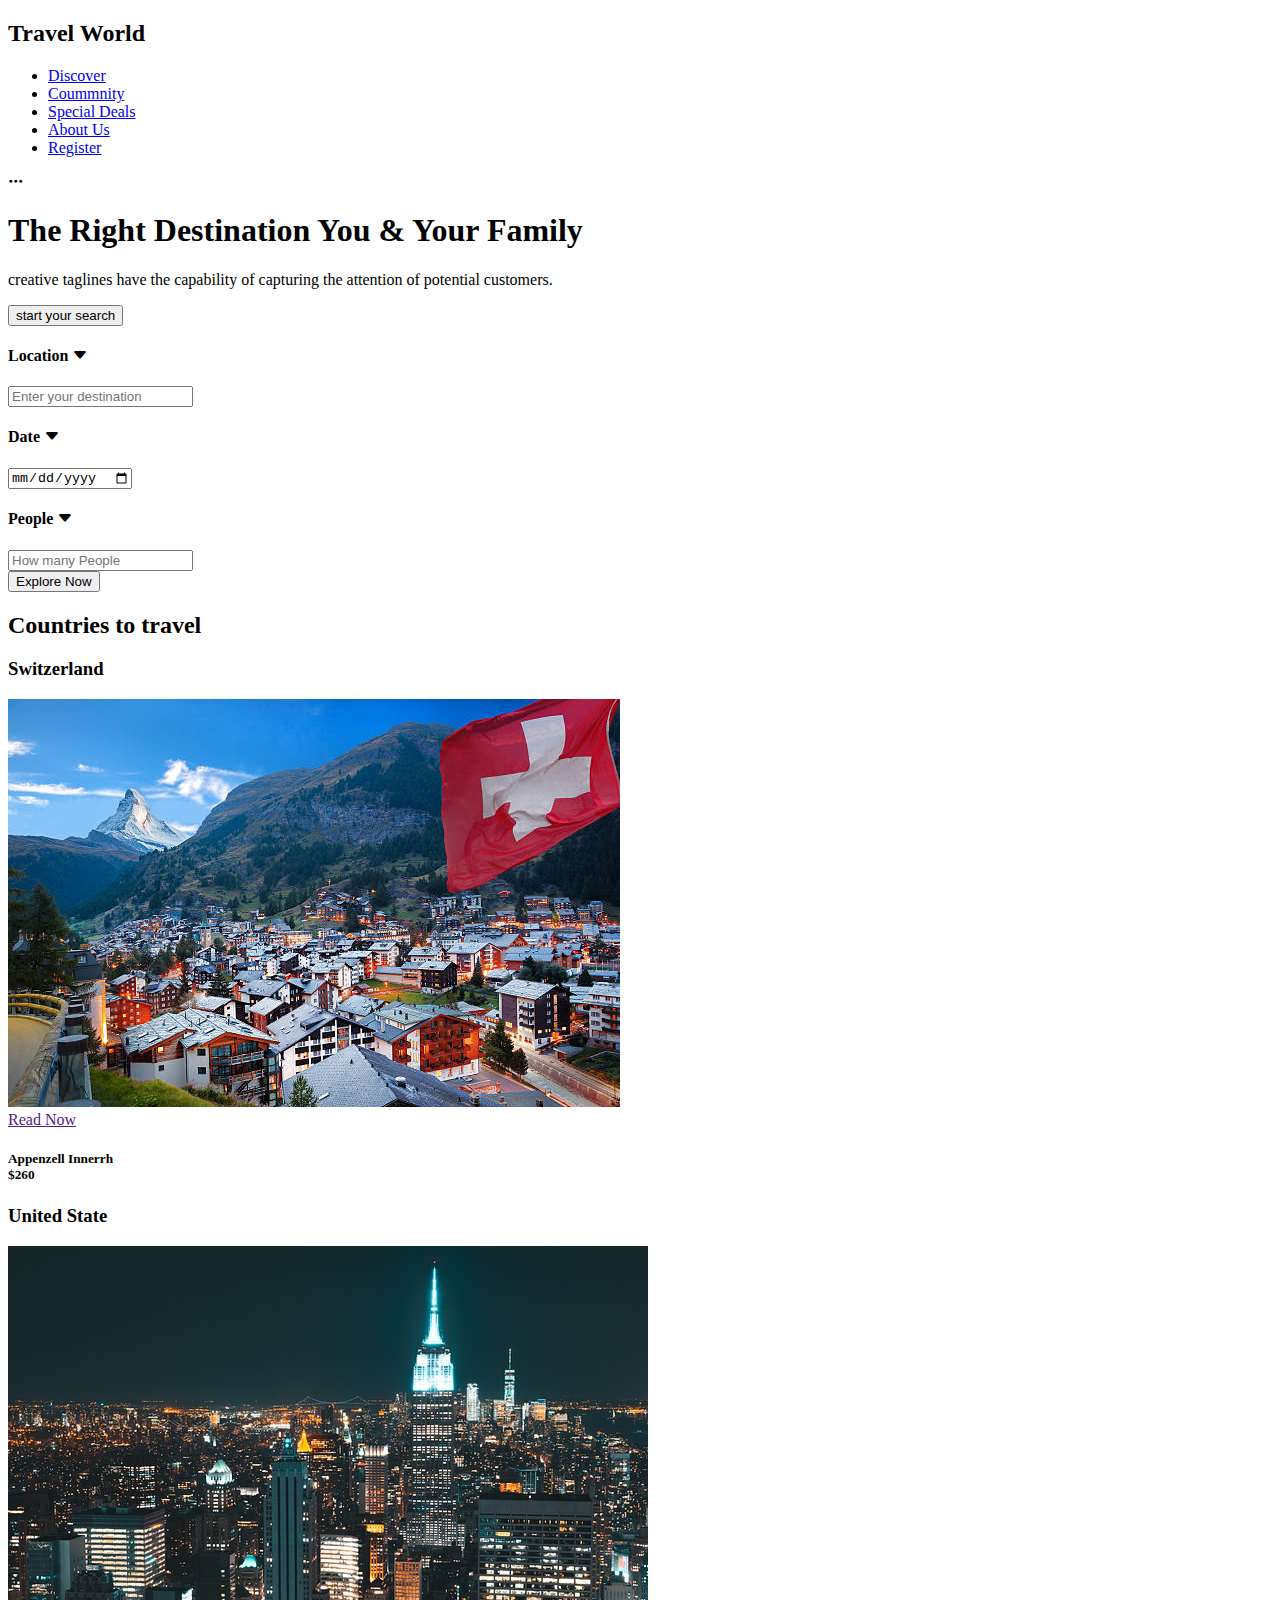
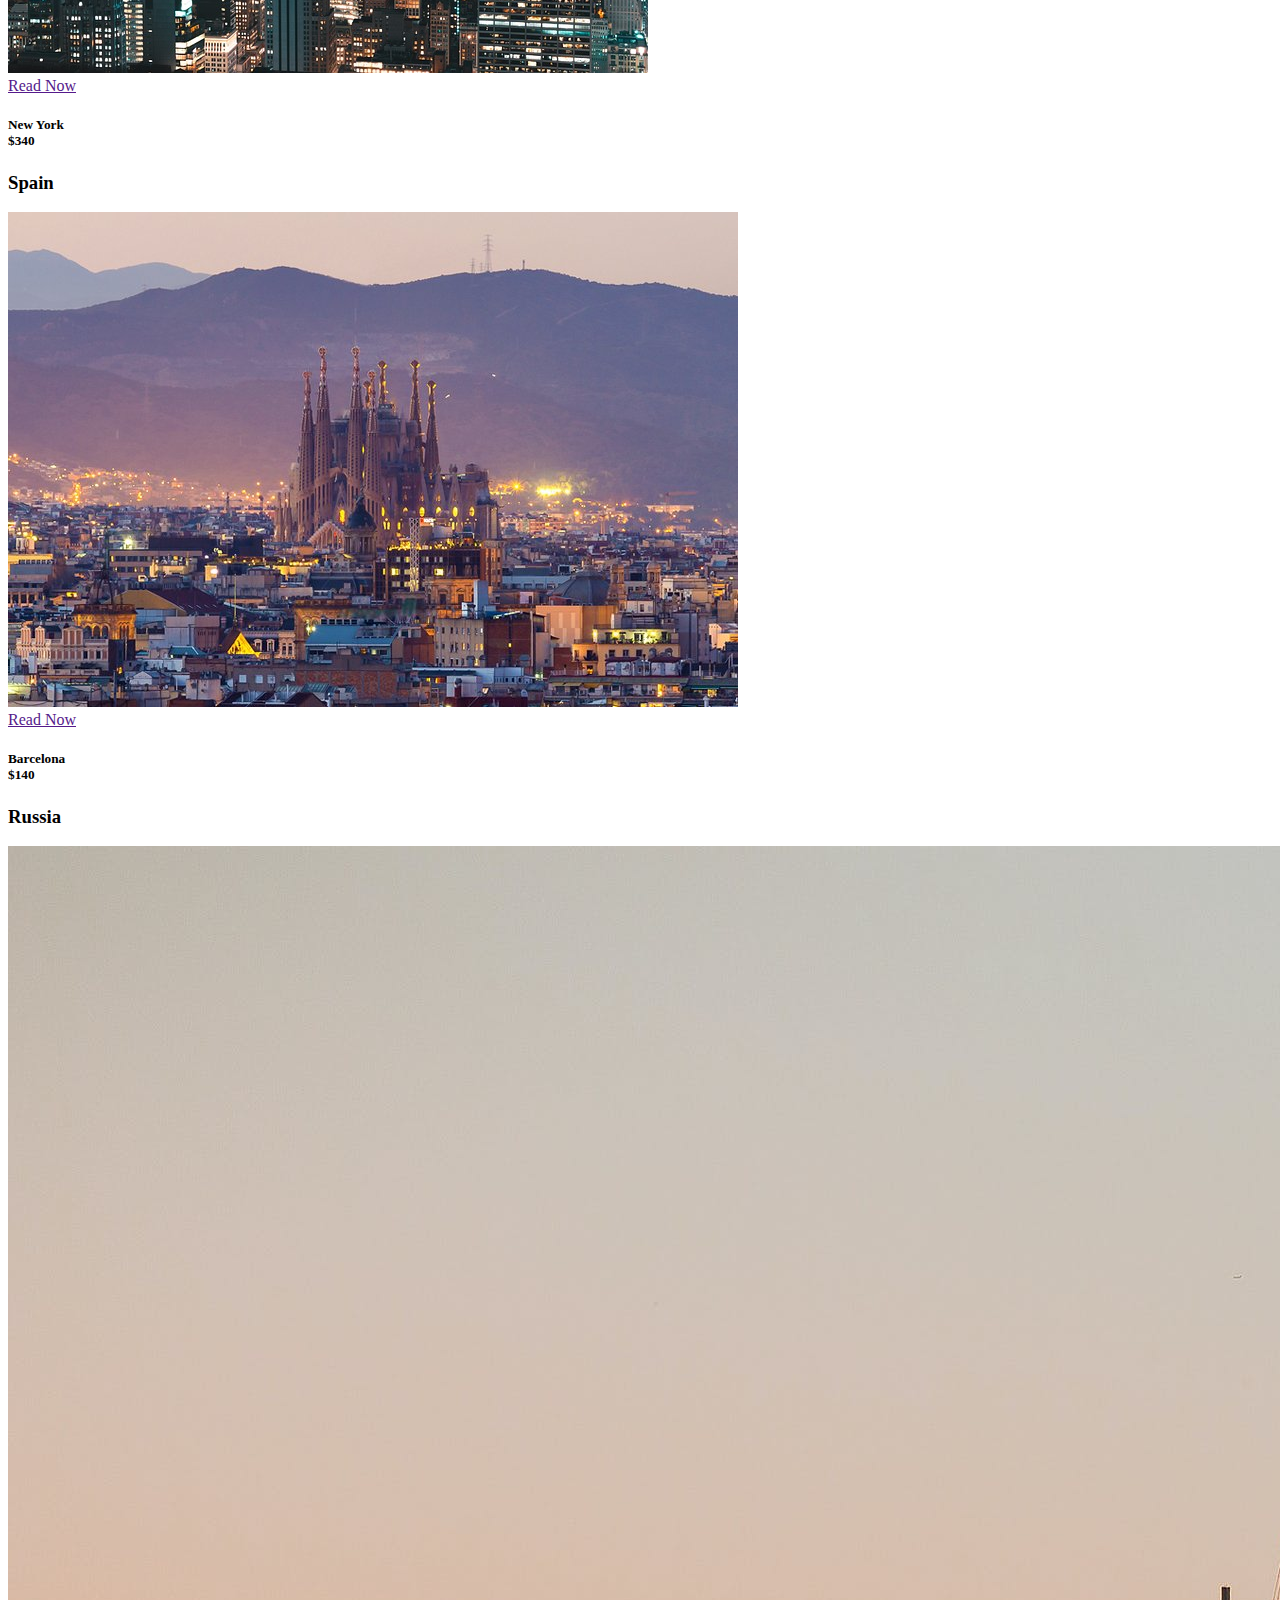
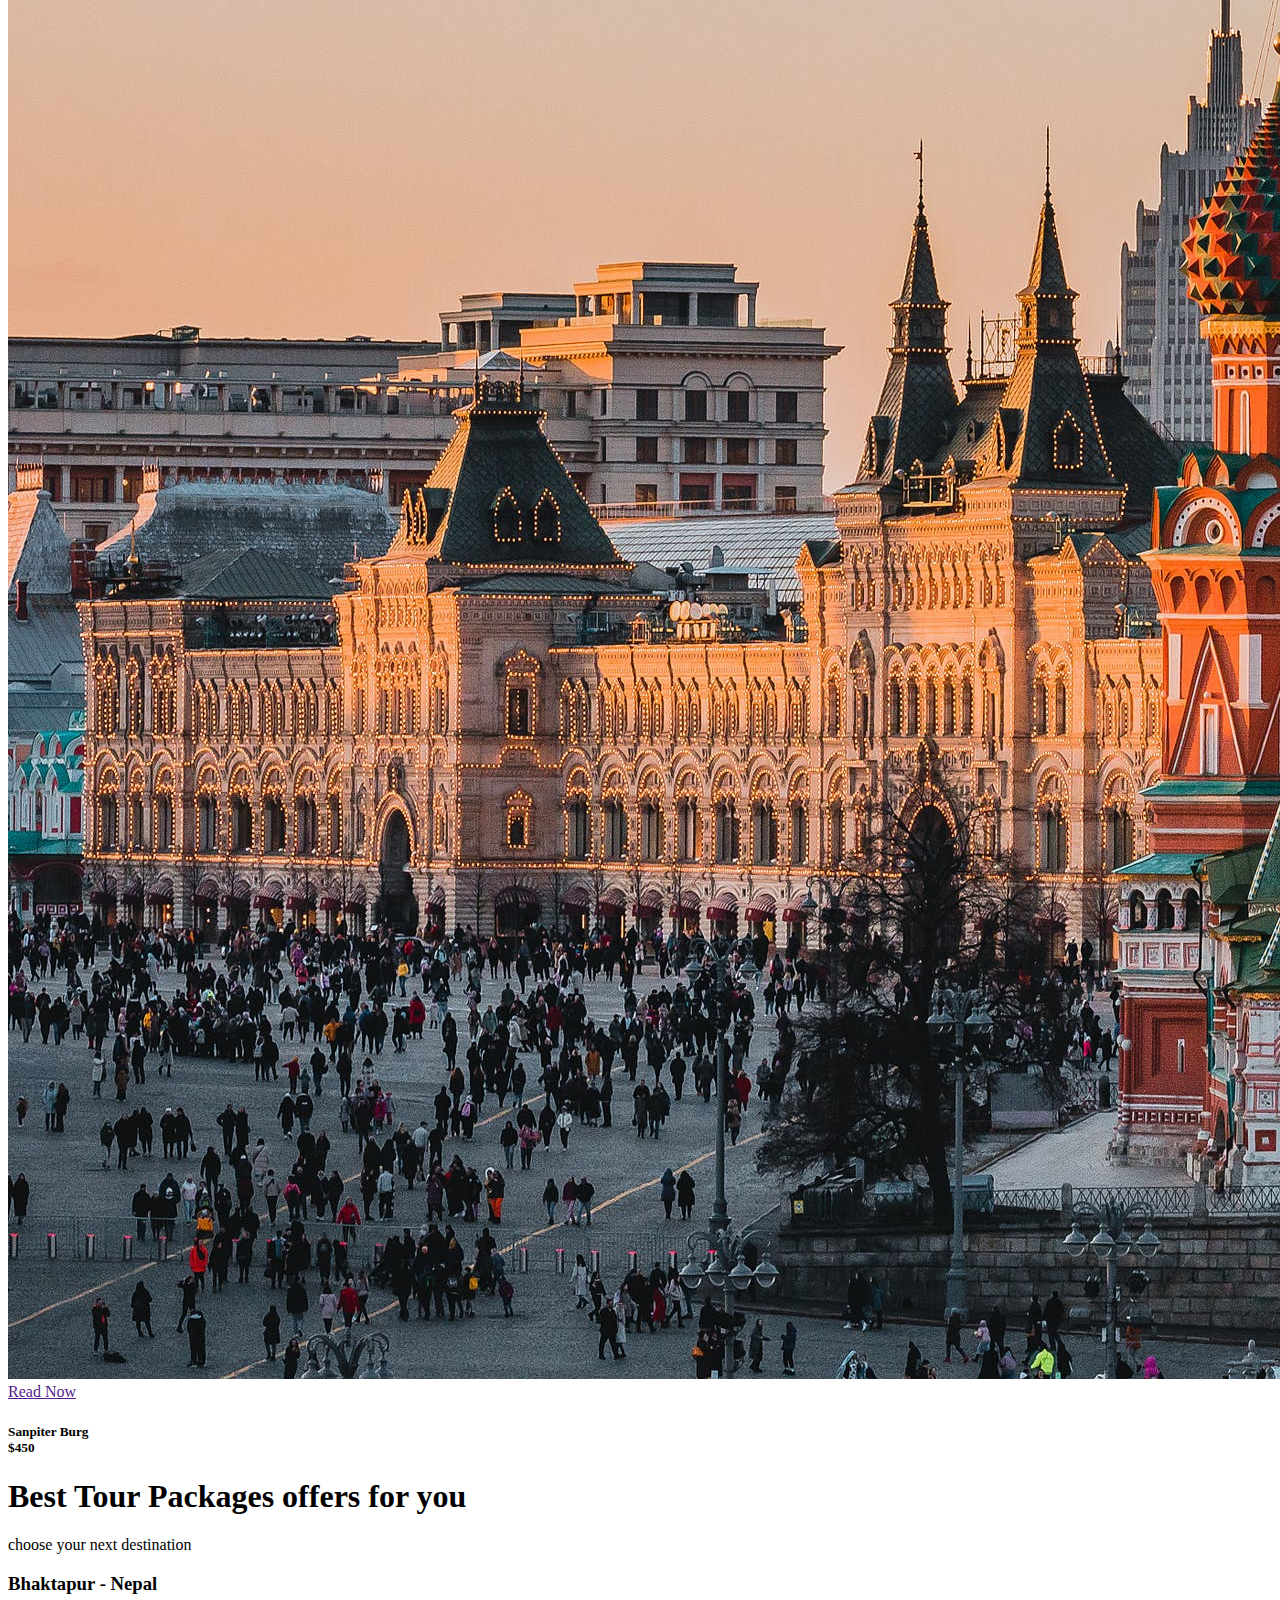
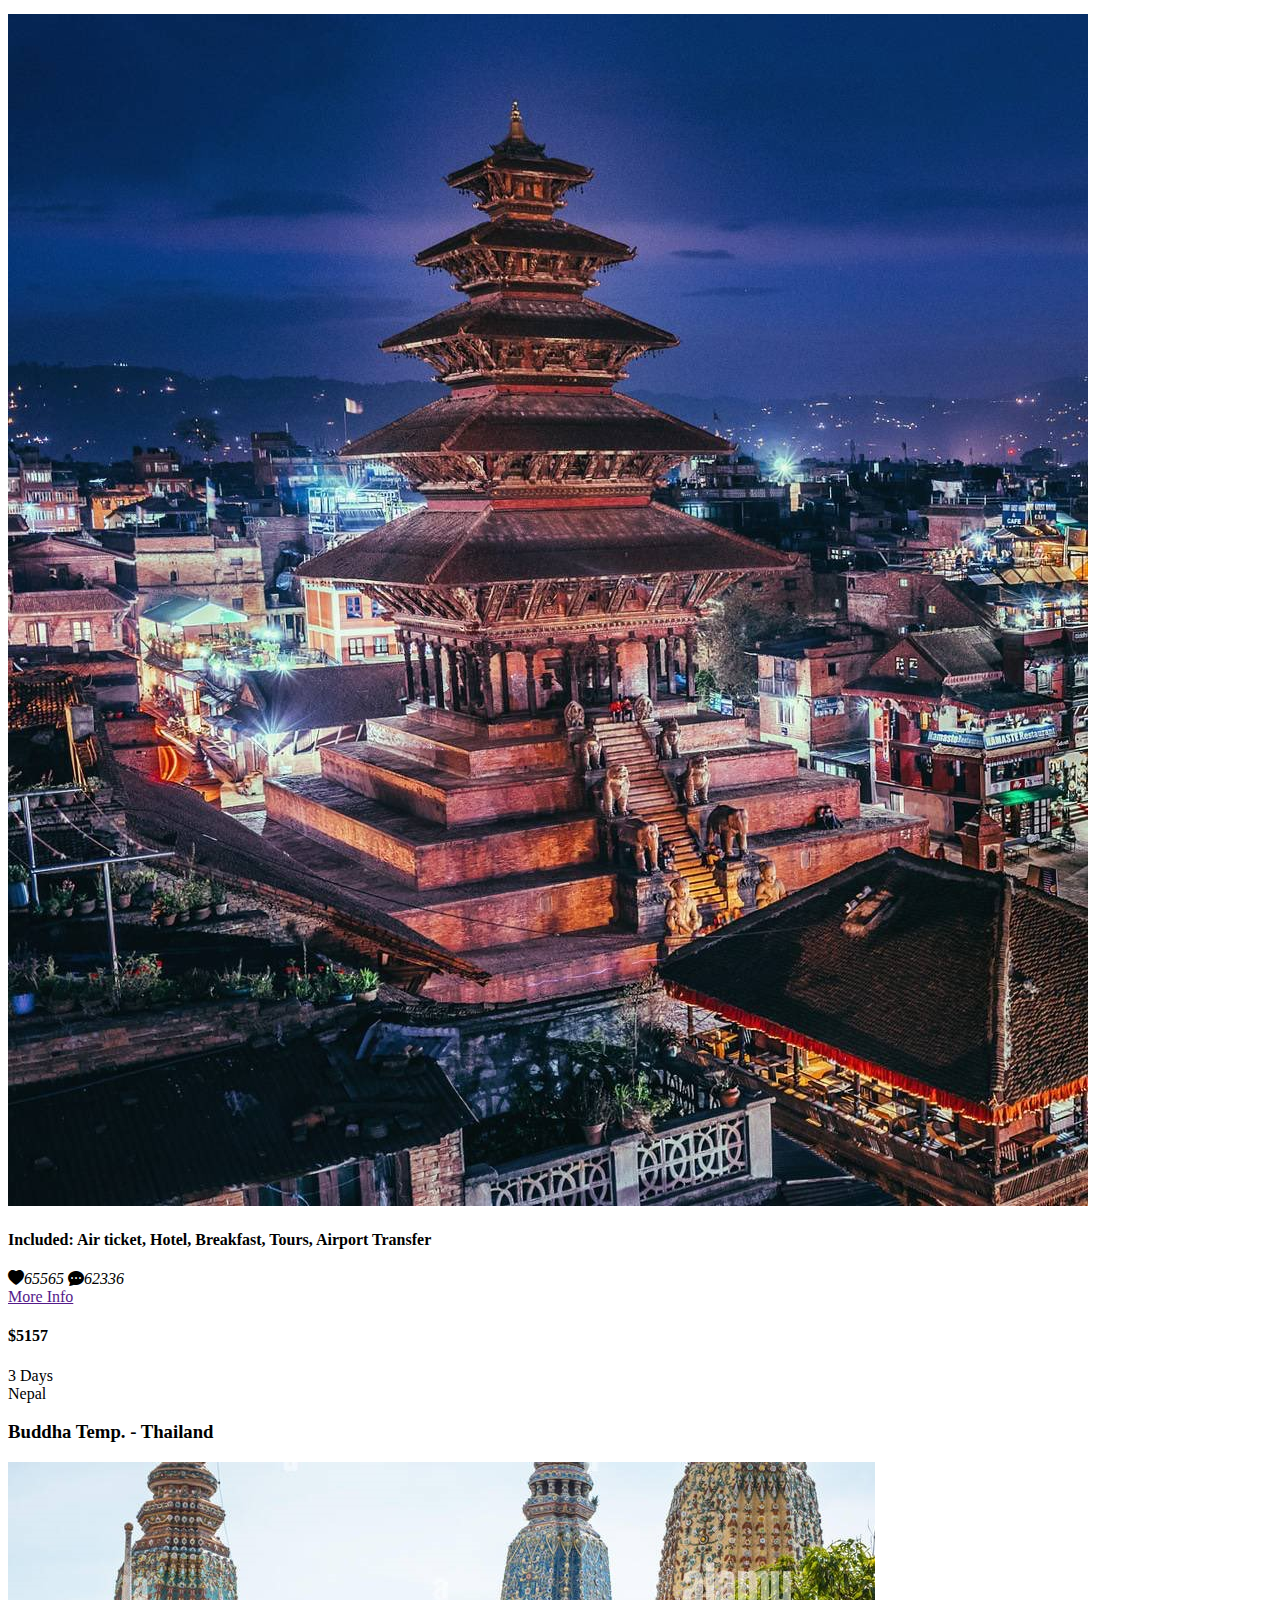
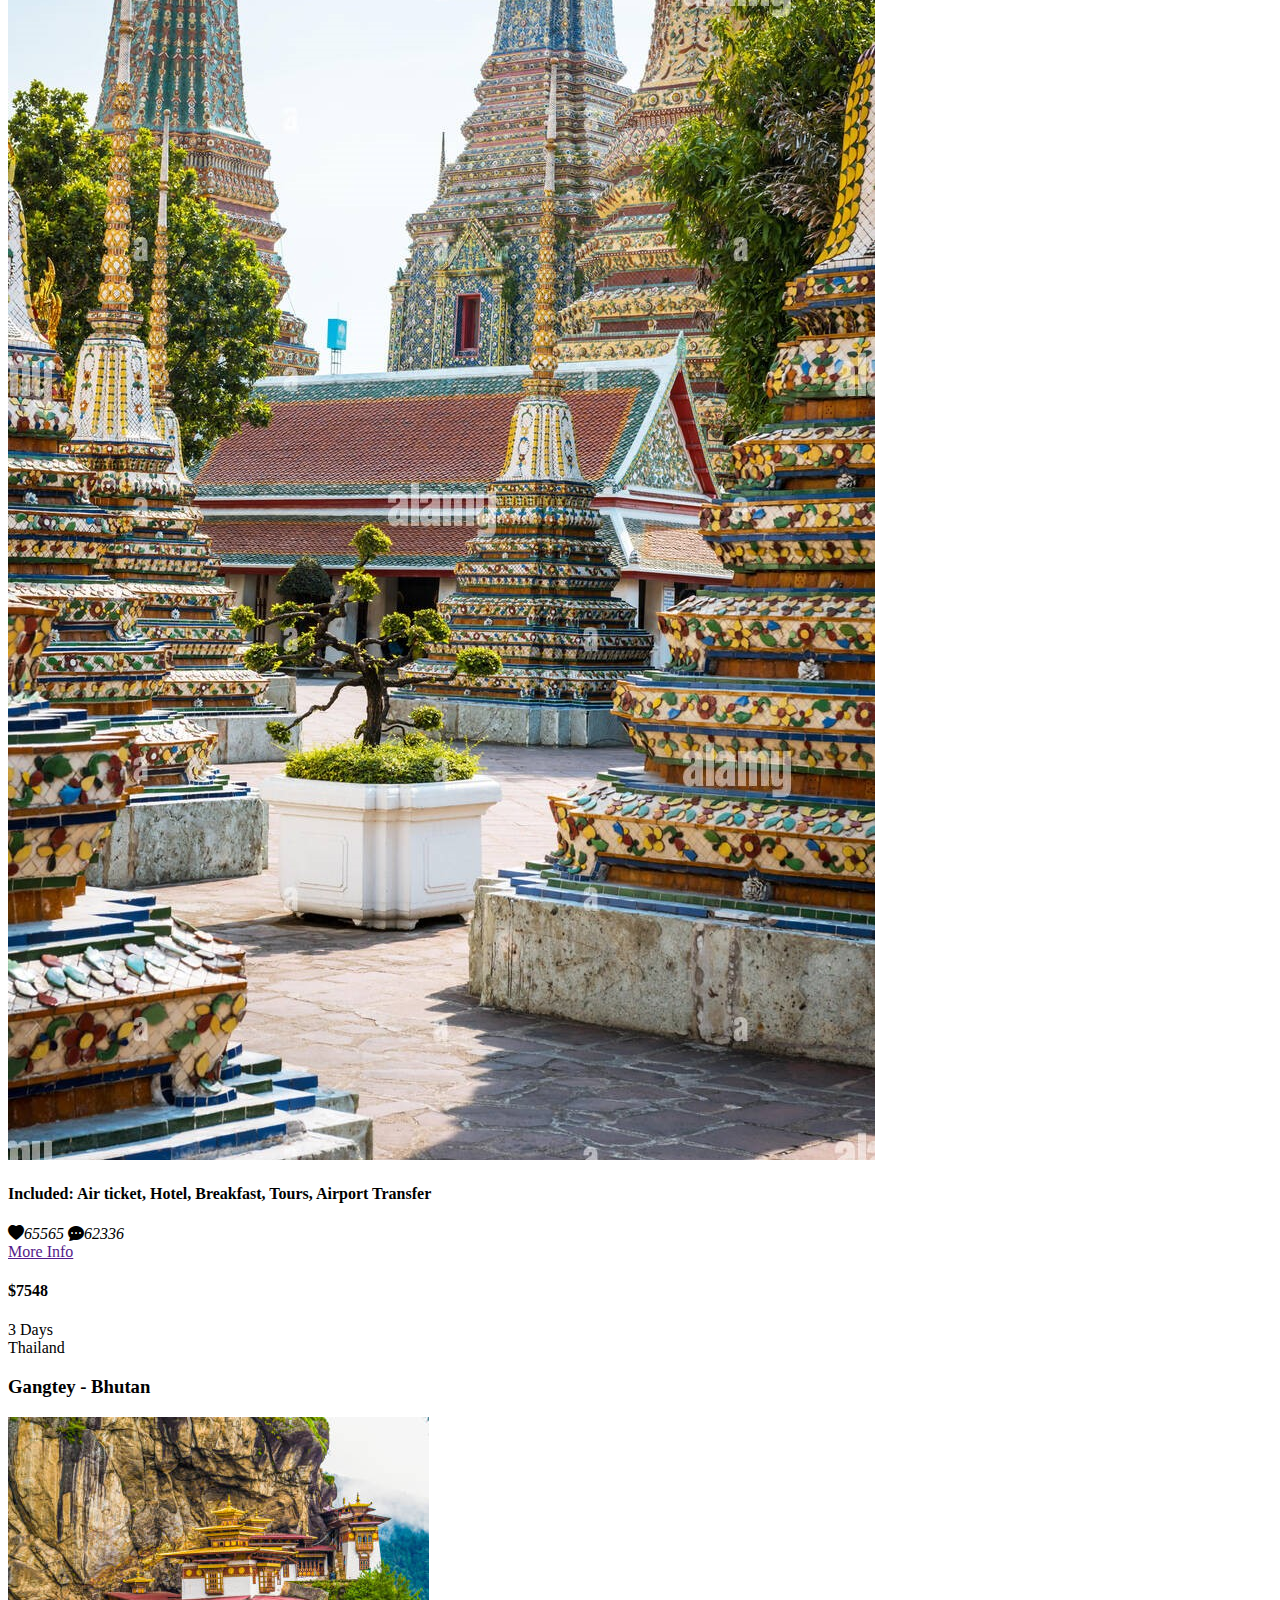
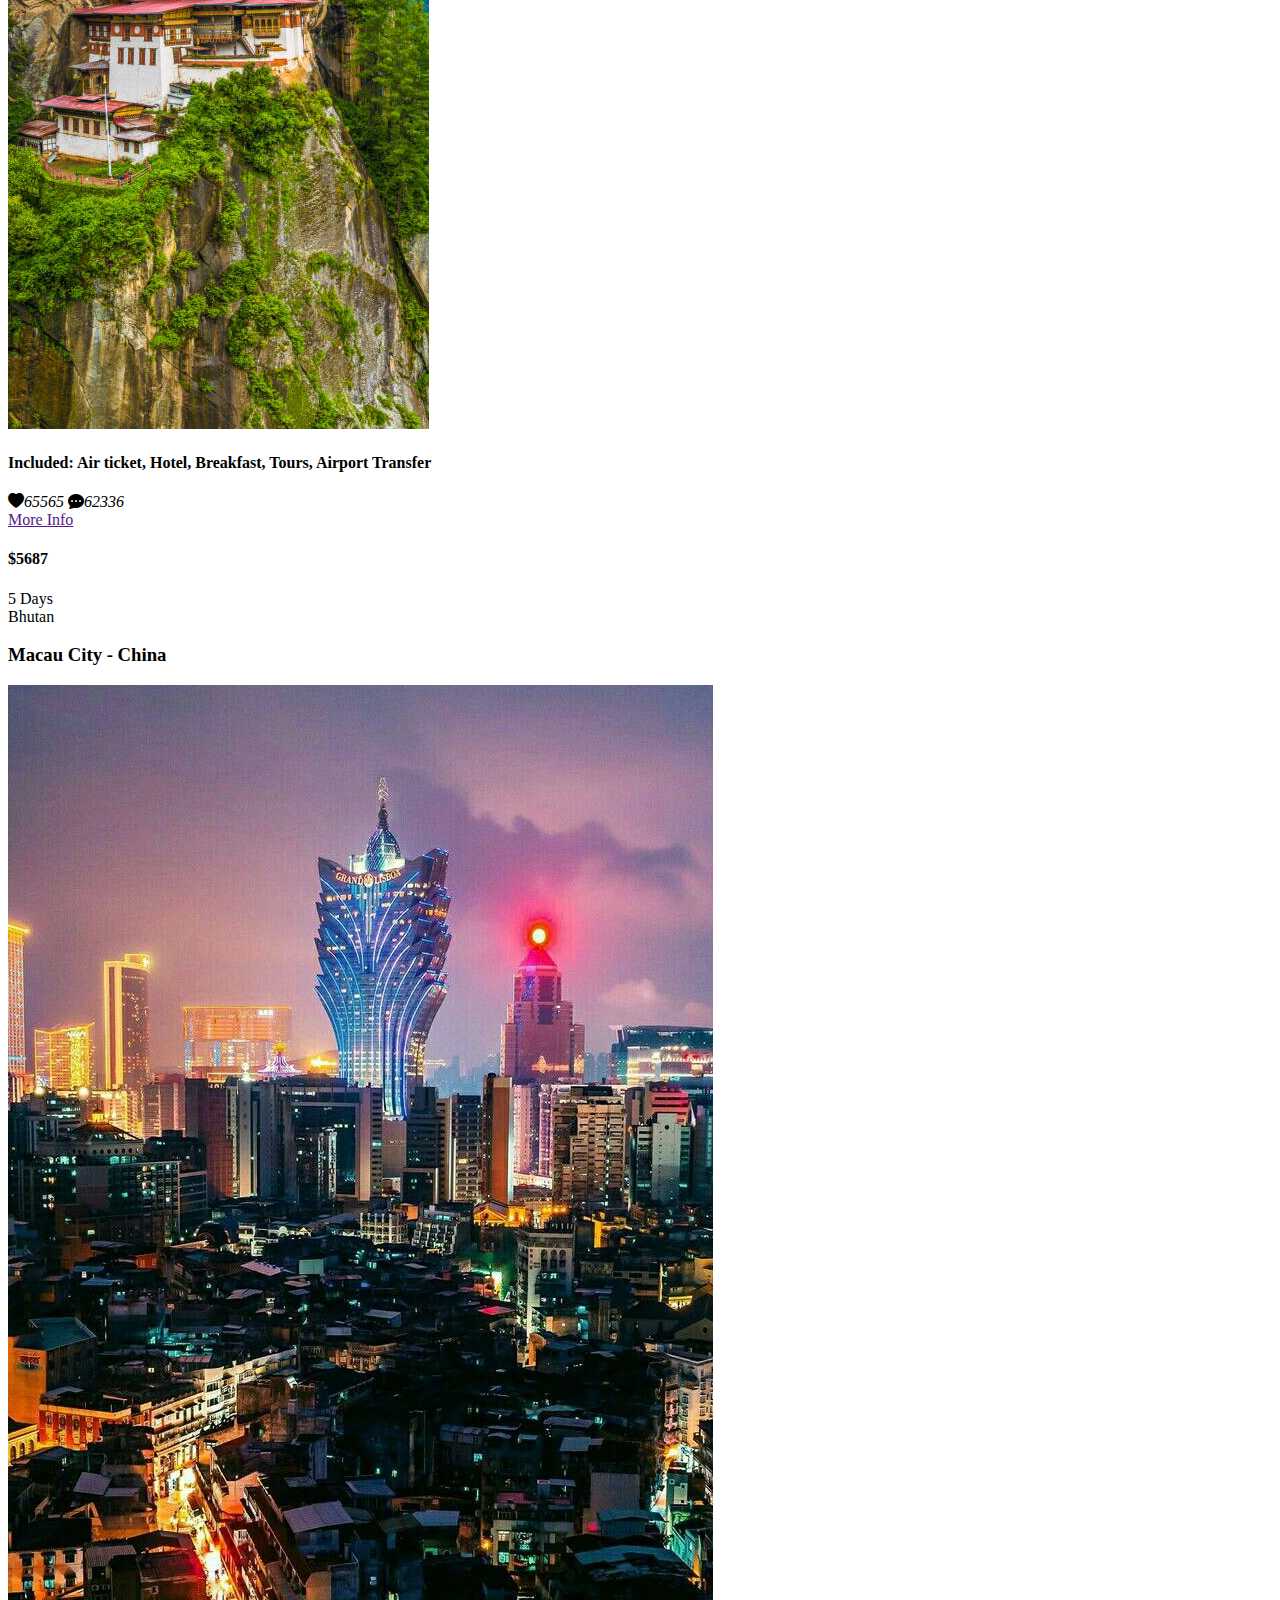
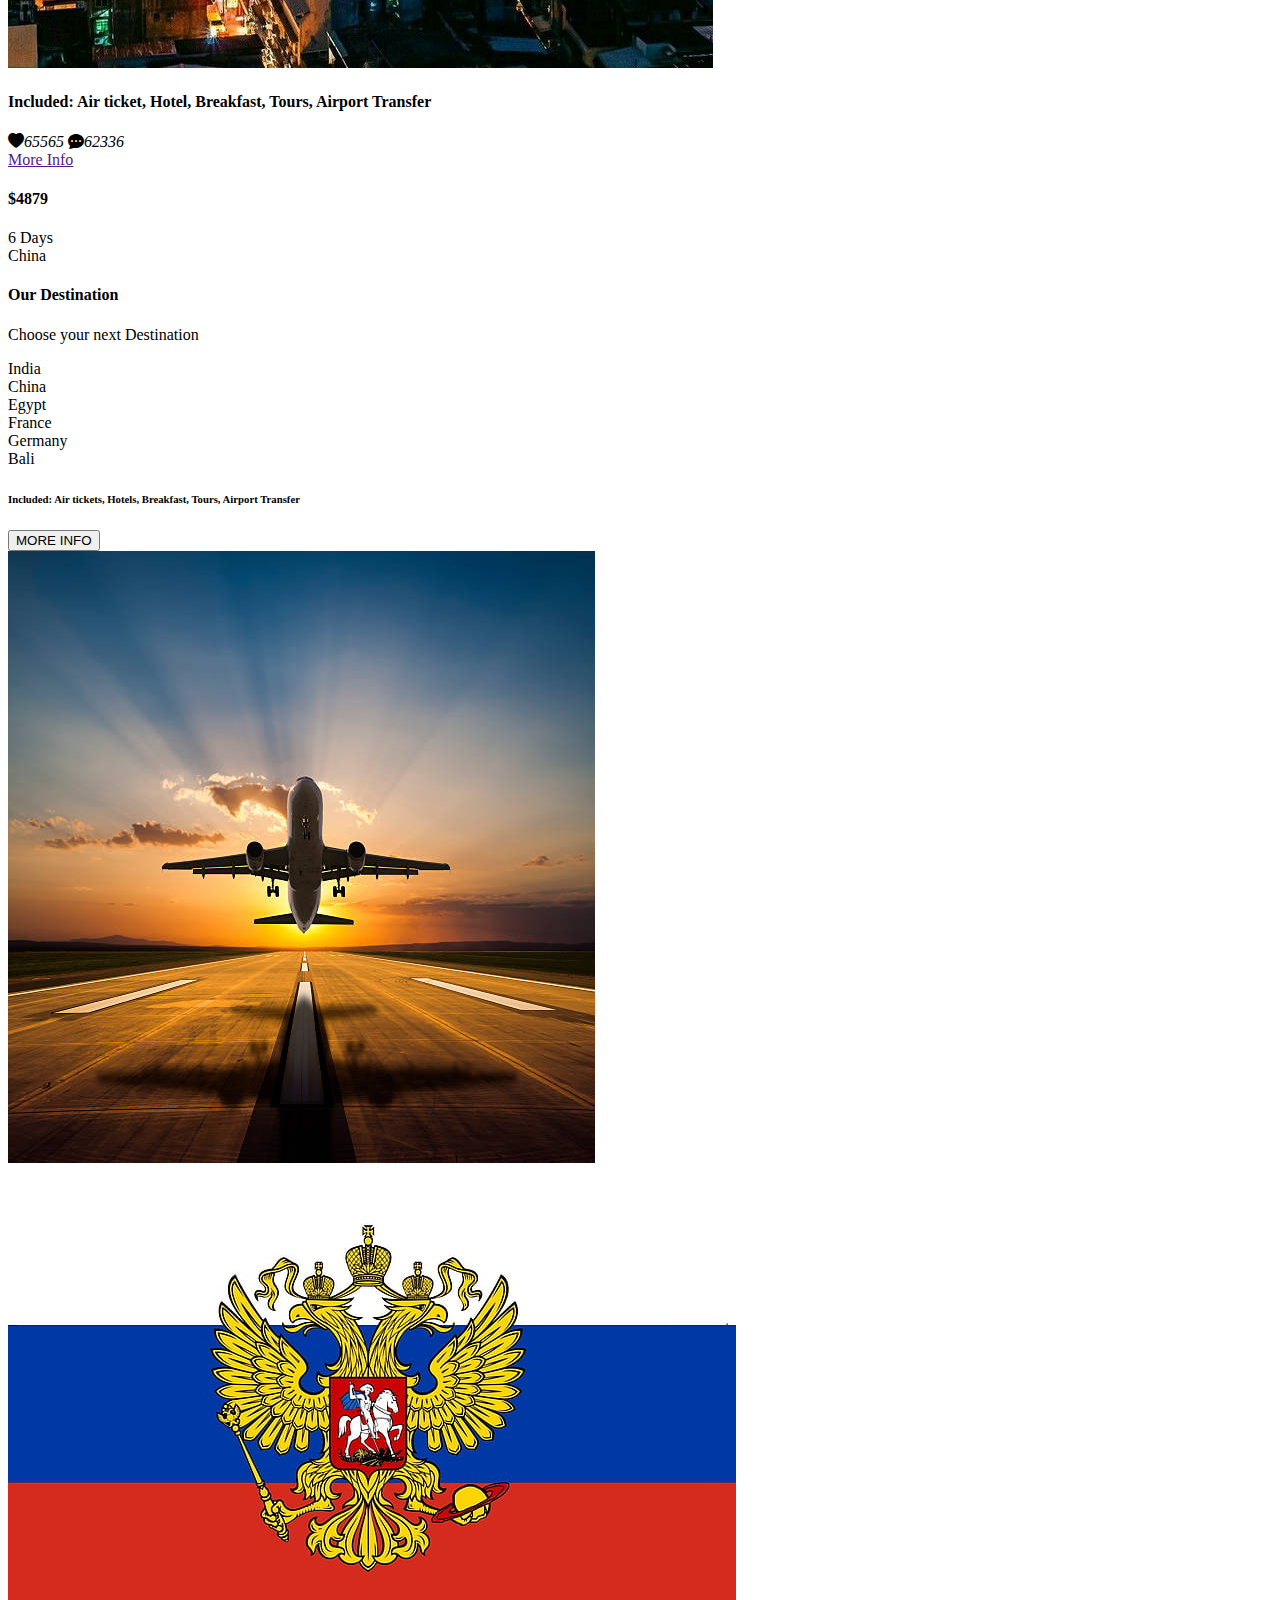
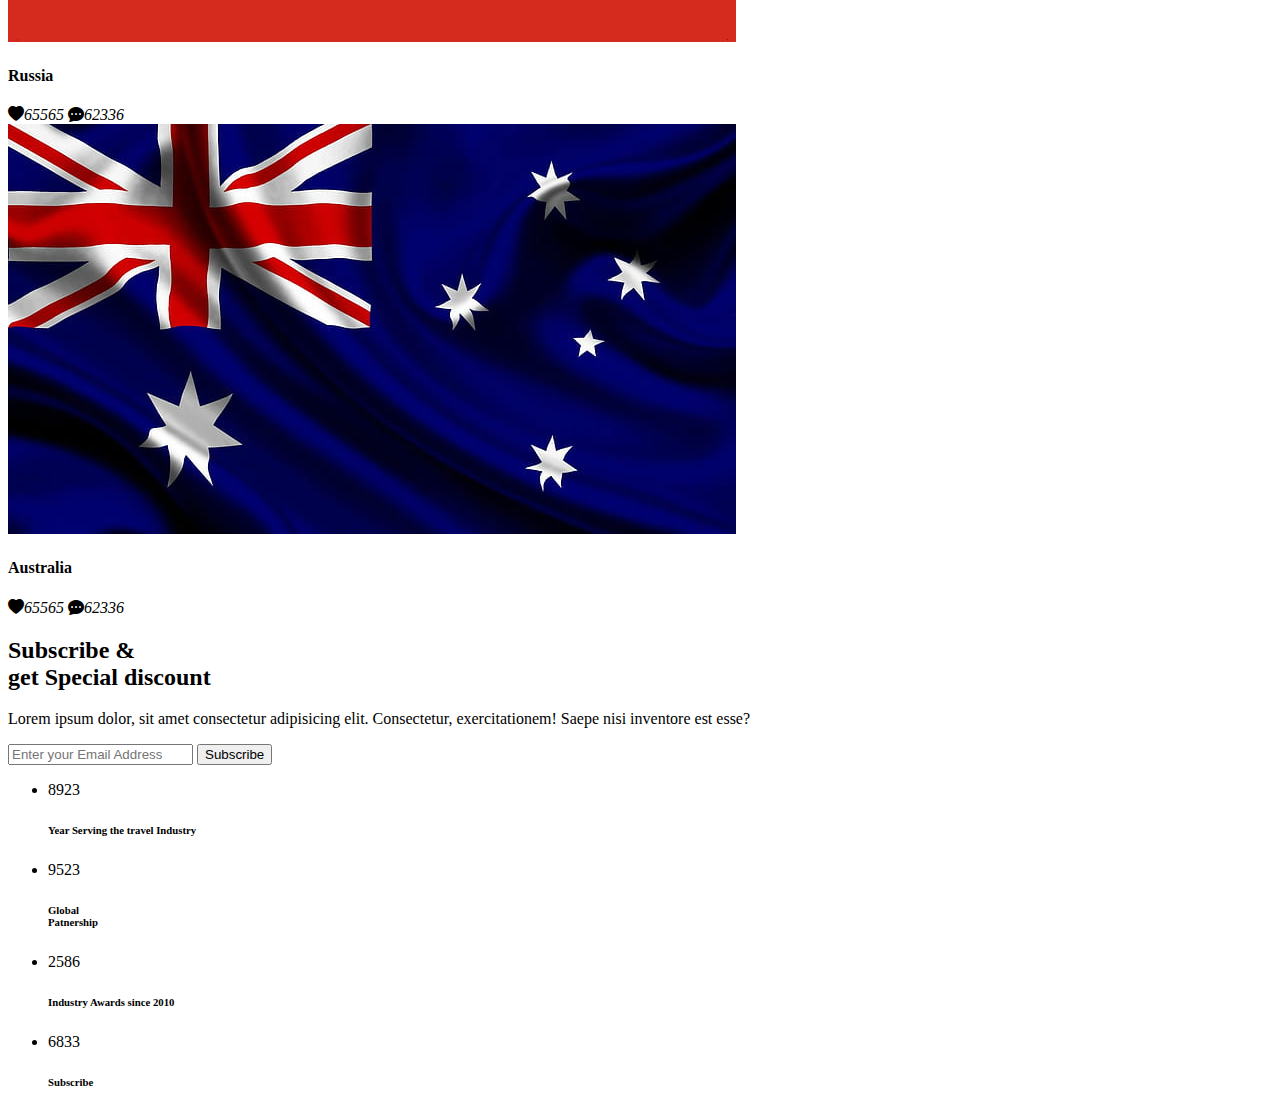
==== index.html @ 472a8c53 "Update and rename index.html.html to index.html" ====
<!DOCTYPE html>
<html lang="en">
<head>
    <meta charset="UTF-8">
    <meta name="viewport" content="width=device-width, initial-scale=1.0">
    <title>Travel World</title>
    <link rel="stylesheet" href="https://cdn.jsdelivr.net/npm/bootstrap-icons@1.11.3/font/bootstrap-icons.min.css">
    <link rel="stylesheet" href="new travel.css">
    <link rel="stylesheet" href="new travel media.css">
</head>
<body>
    <header>

        <nav>

        <h2> Travel World </h2>

        <ul id="menu_box">
            <li><a href="#">Discover</a></li>
            <li><a href="#">Coummnity</a></li>
            <li><a href="#">Special Deals</a></li>
            <li><a href="#">About Us</a></li>
            <li><a href="#">Register</a></li>
        </ul>

        <i class="bi bi-three-dots"></i>
    </nav>

    <div class="content">
       <div class="cont_box">
          <h1>The Right Destination You & Your Family</h1> 
          <p>creative taglines have the capability of capturing the attention of potential customers.</p>
          <button> start your search</button>
       </div>

       <div class="trip_box">
        
        <div class="search_box">

            <div class="card">
                <h4>Location <i class="bi bi-caret-down-fill"></i></h4>
                <input type="text" placeholder="Enter your destination" >
            </div>
            <div class="card">
                <h4> Date <i class="bi bi-caret-down-fill"></i></h4>
                <input type="date">
            </div>
            <div class="card">
                <h4> People <i class="bi bi-caret-down-fill"></i></h4>
                <input type="number" placeholder="How many People">
            </div>
            <input type="button" value="Explore Now">
        </div>

        <div class="travel_box">
            <h2> Countries to travel</h2>
            <div class="cards">
                <div class="card">
                    <h3>Switzerland</h3>
                    <img src="switzerland.jpg" alt="">
                    <div class="city_btn">
                        <a href="">Read Now</a>
                        <h5>Appenzell Innerrh<br> <span>$260</span></h5>
                    </div>
                </div>
                <div class="card">
                    <h3>United State</h3>
                    <img src="US.jpg" alt="">
                    <div class="city_btn">
                        <a href="">Read Now</a>
                        <h5>New York<br> <span>$340</span></h5>
                        </div>
                </div>
                <div class="card">
                    <h3>Spain</h3>
                    <img src="Spain.jpg" alt="">
                    <div class="city_btn">
                        <a href="">Read Now</a>
                        <h5>Barcelona<br> <span>$140</span></h5>
                        </div>
                </div>
                <div class="card">
                    <h3>Russia</h3>
                    <img src="Russia.jpg" alt="">
                    <div class="city_btn">
                        <a href="">Read Now</a>
                        <h5>Sanpiter Burg<br> <span>$450</span></h5>
                        </div>
                </div>
            </div>
        </div>
        </div>

    </div>

    

    </header>

    <div class="offers">

        <h1>Best Tour Packages offers for you</h1>
        <p>choose your next destination</p>
        <div class="cards">
            <div class="card">
                <h3>Bhaktapur - Nepal</h3>
                <div class="img_txt">
                    <img src="bhaktapur nepal.jpg" alt="">
                    <h4>Included: Air ticket, Hotel, Breakfast, Tours, Airport Transfer</h4>
                </div>
                <div class="cont_box">
                    <div class="price">
                        <div class="heart_chat">
                            <i class="bi bi-heart-fill"><span>65565</span></i>
                            <i class="bi bi-chat-dots-fill"><span>62336</span></i>
                        </div>
                        <div class="info_price">
                            <a href="">More Info</a>
                            <h4>$5157</h4>
                        </div>
                    </div>
                    <div class="days">3 Days <br> Nepal </div>
                </div>
            </div>
            
            <div class="card">
                <h3> Buddha Temp. - Thailand</h3>
                <div class="img_txt">
                    <img src="buddha temple thailand.jpg" alt="">
                    <h4>Included: Air ticket, Hotel, Breakfast, Tours, Airport Transfer</h4>
                </div>
                <div class="cont_box">
                    <div class="price">
                        <div class="heart_chat">
                            <i class="bi bi-heart-fill"><span>65565</span></i>
                            <i class="bi bi-chat-dots-fill"><span>62336</span></i>
                        </div>
                        <div class="info_price">
                            <a href="">More Info</a>
                            <h4>$7548</h4>
                        </div>
                    </div>
                    <div class="days">3 Days <br> Thailand </div>
                </div>
            </div>

            <div class="card">
                <h3> Gangtey - Bhutan</h3>
                <div class="img_txt">
                    <img src="gangtey bhutan.jpg" alt="">
                    <h4>Included: Air ticket, Hotel, Breakfast, Tours, Airport Transfer</h4>
                </div>
                <div class="cont_box">
                    <div class="price">
                        <div class="heart_chat">
                            <i class="bi bi-heart-fill"><span>65565</span></i>
                            <i class="bi bi-chat-dots-fill"><span>62336</span></i>
                        </div>
                        <div class="info_price">
                            <a href="">More Info</a>
                            <h4>$5687</h4>
                        </div>
                    </div>
                    <div class="days">5 Days <br> Bhutan </div>
                </div>
            </div>

            <div class="card">
                <h3> Macau City - China</h3>
                <div class="img_txt">
                    <img src="macau city china.jpg" alt="">
                    <h4>Included: Air ticket, Hotel, Breakfast, Tours, Airport Transfer</h4>
                </div>
                <div class="cont_box">
                    <div class="price">
                        <div class="heart_chat">
                            <i class="bi bi-heart-fill"><span>65565</span></i>
                            <i class="bi bi-chat-dots-fill"><span>62336</span></i>
                        </div>
                        <div class="info_price">
                            <a href="">More Info</a>
                            <h4>$4879</h4>
                        </div>
                    </div>
                    <div class="days">6 Days <br> China </div>
                </div>
            </div>

        </div>
    </div>

    <div class="destination">

        <div class="des_box">
            <h4>Our Destination</h4>
            <p>Choose your next Destination</p>
            <li>India</li>
            <li>China</li>
            <li>Egypt</li>
            <li>France</li>
            <li>Germany</li>
            <li>Bali</li>
            <h6>Included: Air tickets, Hotels, Breakfast, Tours, Airport Transfer </h6>
            <button>MORE INFO</button>   
        </div>
        <div class="img_box">
            <img src="plane.jpg" alt="">
            <div class="msg">
                <img src="russiaflag.jpg" alt="">
                <div class="cont">
                <h4>Russia</h4>
                <div class="icon">
                    <i class="bi bi-heart-fill"><span>65565</span></i>
                    <i class="bi bi-chat-dots-fill"><span>62336</span></i>
                 </div>
              </div>
            </div>

            <div class="msg">
                <img src="australiaflag.jpg" alt="">
                <div class="cont">
                <h4>Australia</h4>
                <div class="icon">
                    <i class="bi bi-heart-fill"><span>65565</span></i>
                    <i class="bi bi-chat-dots-fill"><span>62336</span></i>
                 </div>
              </div>
            </div>

        </div>

    </div>


    <footer>

        <h2> Subscribe & <br> get Special discount </h2>
        <p> Lorem ipsum dolor, sit amet consectetur adipisicing elit. Consectetur, exercitationem! Saepe nisi inventore est esse?</p>
        <div class="input">
            <input type="text" placeholder="Enter your Email Address">
            <button> Subscribe </button>
        </div>
        <ul>
            <li>8923 <br> <h6>Year Serving the travel Industry</h6></li>
            <li>9523 <br> <h6>Global <br> Patnership</h6></li>
            <li>2586 <br> <h6> Industry Awards since 2010</h6></li>
            <li>6833 <br> <h6> Subscribe</h6></li>
        </ul>
    </footer>

    <script src="Travel.js">
        
    </script>
</body>
</html>
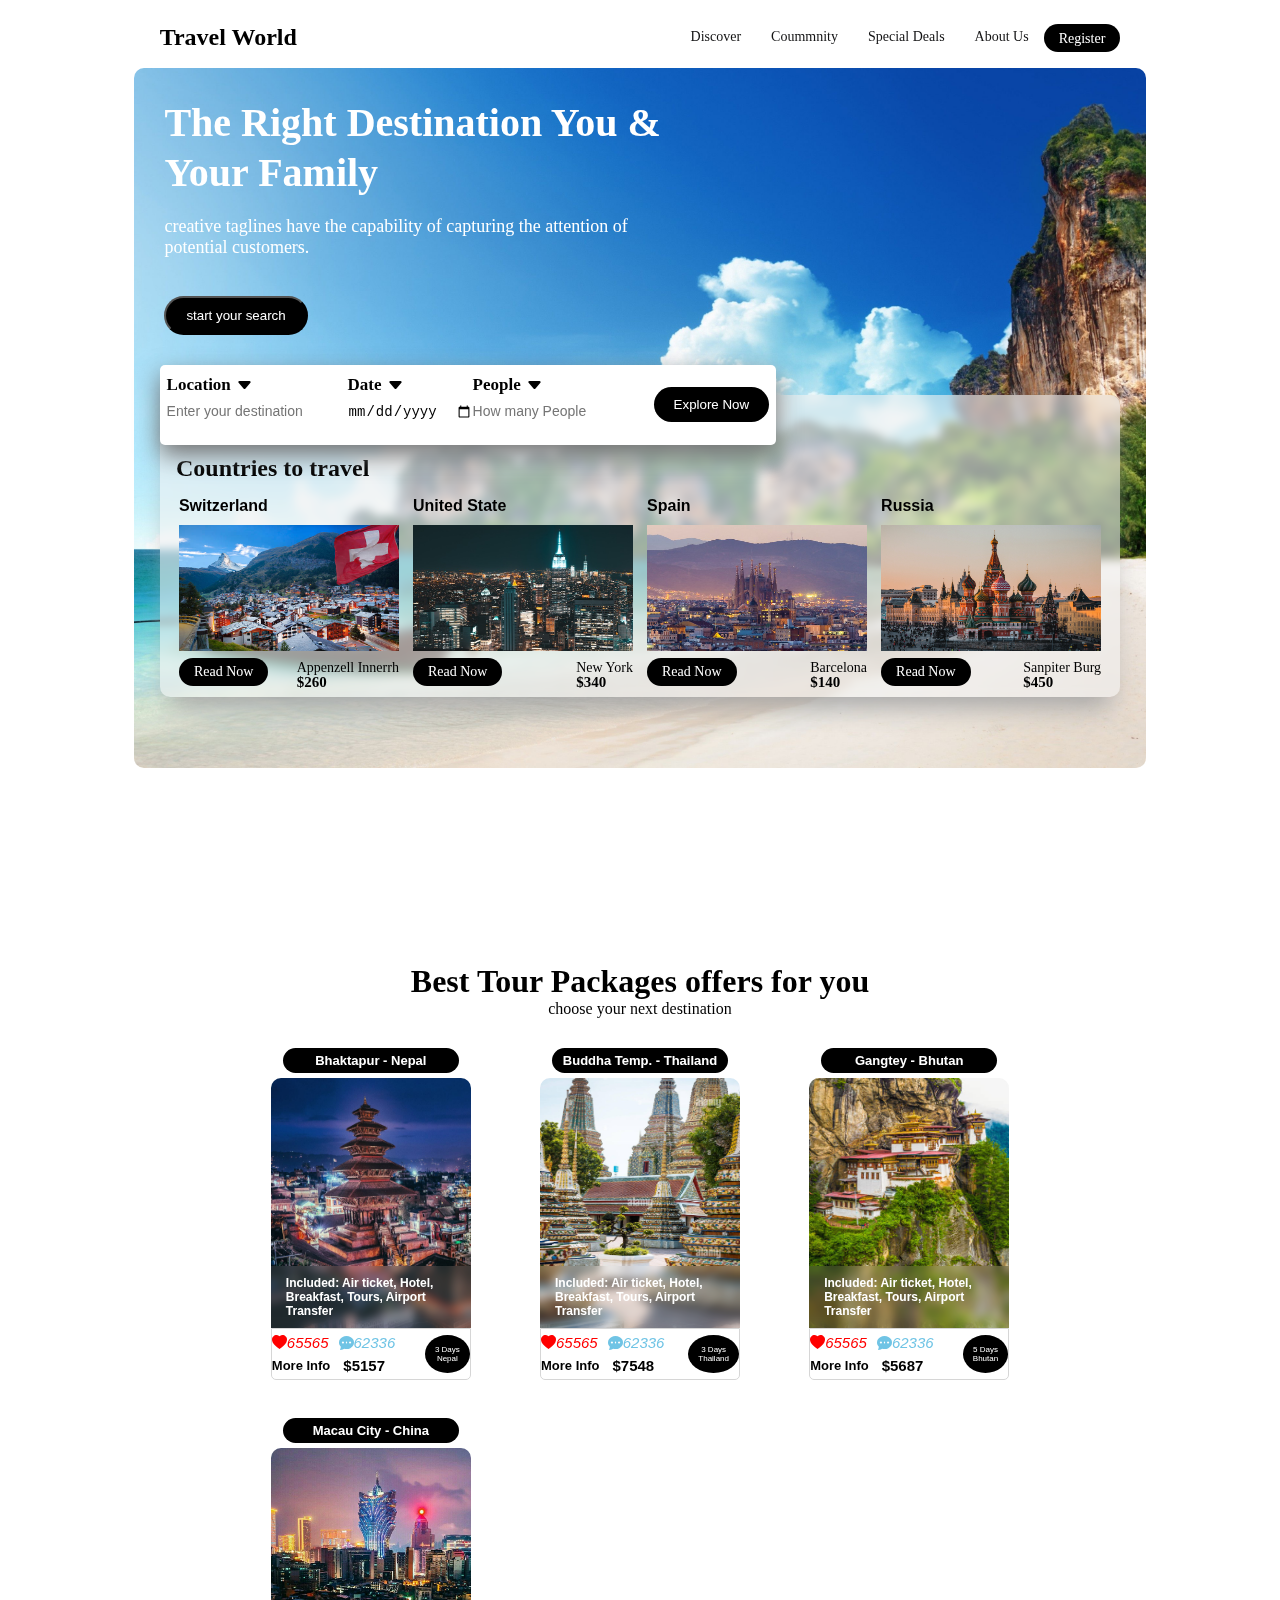
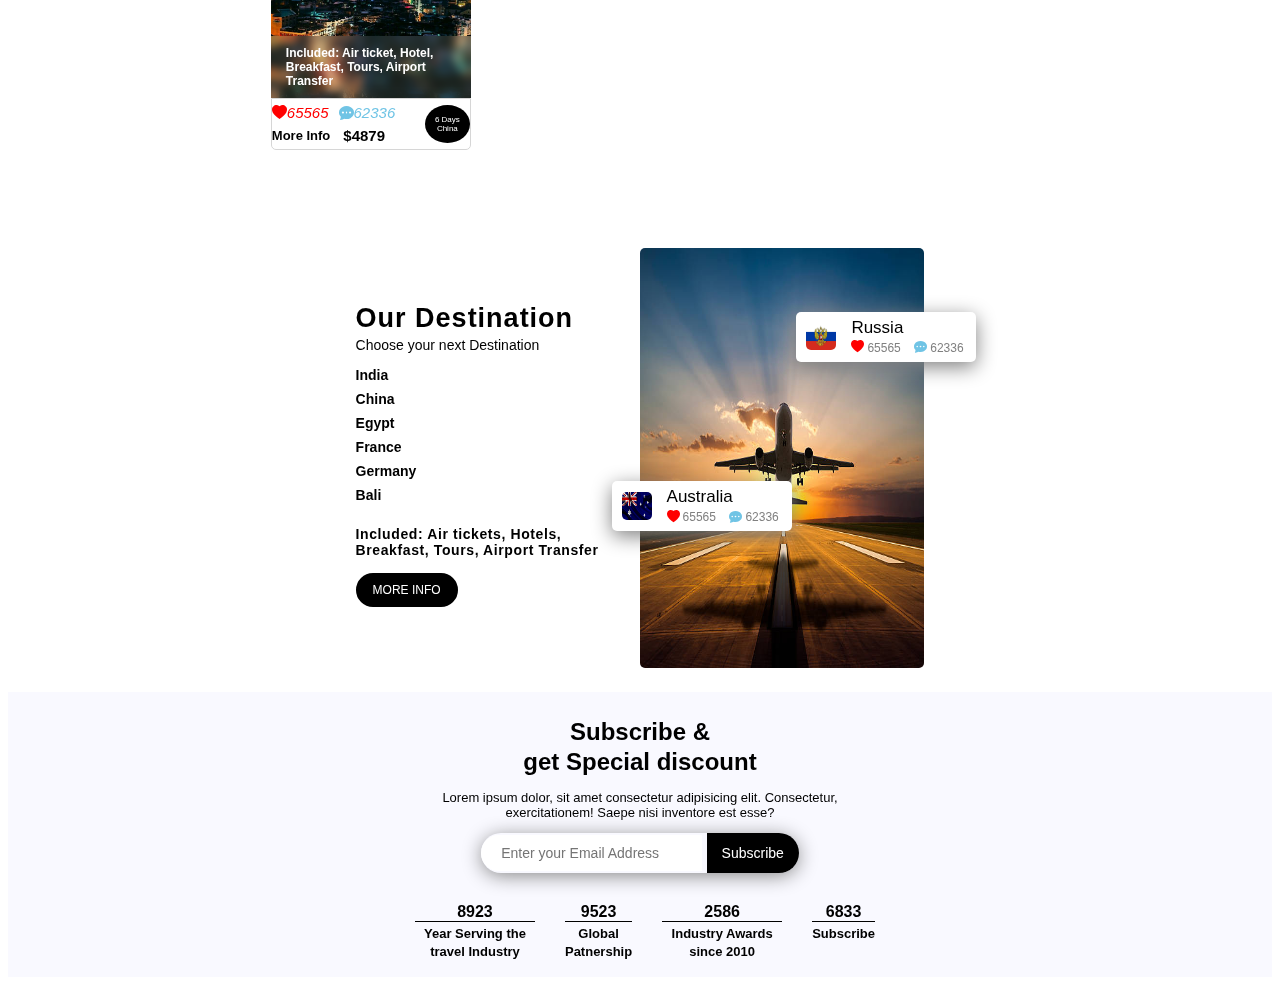
==== commit d54fa458: "Add files via upload" ====
--- a/index.html
+++ b/index.html
@@ -5,8 +5,8 @@
     <meta name="viewport" content="width=device-width, initial-scale=1.0">
     <title>Travel World</title>
     <link rel="stylesheet" href="https://cdn.jsdelivr.net/npm/bootstrap-icons@1.11.3/font/bootstrap-icons.min.css">
-    <link rel="stylesheet" href="new travel.css">
-    <link rel="stylesheet" href="new travel media.css">
+    <link rel="stylesheet" href="style.css">
+    <link rel="stylesheet" href="media.css">
 </head>
 <body>
     <header>
@@ -252,4 +252,4 @@
         
     </script>
 </body>
-</html>
+</html>--- a/style.css
+++ b/style.css
@@ -0,0 +1,623 @@
+    @import url('https://fonts.googleapis.com/css2?family=Poppins:ital,wght@0,100;0,200;0,300;0,400;0,500;0,600;0,700;0,800;0,900;1,100;1,200;1,300;1,400;1,500;1,600;1,700;1,800;1,900&display=swap')
+
+body{
+    font-family: Arial, Helvetica, sans-serif;
+}
+
+header{width: 80%;
+    height: 95vh;
+    border: 0px solid #000;
+    margin: auto;
+}
+
+header nav{
+    width: 95%;
+    height: 7%;
+    border: 0px solid #000;
+    margin: auto;
+    display: flex;
+    align-items: center;
+    justify-content: space-between;
+}
+
+header nav ul{
+    list-style: none;
+    display: flex;
+}
+
+header nav ul li{
+
+    padding: 3px 15px;
+}
+
+header nav ul li:nth-last-child(1){
+    background: #000;
+    border-radius: 20px;
+    padding: 5px 15px;
+}
+
+header nav ul li:nth-last-child(1) a{
+    color: #fff;
+}
+
+header nav ul a{
+    text-decoration: none;
+    color: #121213;
+    font-size: 14px;
+}
+
+header nav .bi-three-dots{
+    display: none;
+}
+
+header .content{
+    position: relative;
+    width: 100%;
+    height: 93%;
+    border: 0px solid #000;
+}
+
+header .content::before {
+    content: '';
+    position: absolute;
+    width: 100%;
+    height: 88%;
+    /*border: 1px solid #000;*/
+    background: url('4.jpg')no-repeat center center/cover;
+    border-radius: 10px;
+    z-index: -1;
+}
+
+header .content .cont_box{
+    width: 500px;
+    height: auto;
+    color: #fff;
+    padding: 30px;
+}
+
+header .content .cont_box h1{
+    line-height: 50px;
+    font-size: 40px;
+    margin: 0;
+}
+
+header .content .cont_box p{
+    font-size: 18px;
+    font-weight: 400;
+}
+
+header .content .cont_box button{
+    margin-top: 20px;
+    padding: 10px 20px;
+    border-radius: 20px;
+    background-color: #000;
+    color: #fff;
+    cursor: pointer;
+    transition: .3s linear;
+}
+
+header .content .cont_box button:hover{
+    background-color: rgb(108, 153, 181);
+    border: none;
+}
+
+header .trip_box {
+    position: relative;
+    width: 95%;
+    height: auto;
+    margin: auto;
+    /*border: 1px solid #000;*/
+}
+
+header .trip_box .search_box{
+    position: absolute;
+    top: 0;
+    left: 0;
+    width: 60%;
+    height: 60px;
+    display: flex;
+    align-items: center;
+    justify-content: center;
+    background: #fff;
+    border-radius: 5px;
+    box-shadow: 0px 10px 25px rgb(114, 114, 114);
+    z-index: 1;
+    padding: 10px 20px;
+}
+
+header .trip_box .search_box .card{
+    width: 200px;
+    height: 100%;
+    /*border: 1px solid #000;*/
+}
+
+header .trip_box .search_box .card h4{
+    font-size: 17px;
+    margin: 0px;
+    font-weight: 700;
+}
+
+header .trip_box .search_box .card h4 .bi{
+    position: absolute;
+    margin: 2px 0px 0px 5px;
+    transition: .3s linear;
+}
+
+header .trip_box .search_box .card input{
+    margin-top: 3px;
+    padding: 5px 0px;
+    border: none;
+    outline: none;
+    font-size: 14px;
+}
+
+header .trip_box .search_box input[type="button"]{
+    background: #000;
+    color: #fff;
+    border: none;
+    outline: none;
+    padding: 10px 20px;
+    border-radius: 20px;
+    transition: .3s linear;
+    cursor: pointer;
+}
+
+header .trip_box .search_box input[type="button"]:hover{
+  background: gray;
+}
+
+header .trip_box .travel_box{
+    position: relative;
+    width: 100%;
+    height: auto;
+    /*background: #000;*/
+    margin: auto;
+    top: 30px;
+    /*border: 1px solid #000;*/
+    border-radius: 10px;
+    padding-bottom: 20px;
+    box-shadow: 0px 20px 25px -10px rgb(165,165,165);
+}
+
+header .trip_box .travel_box::before{
+    content: ' ';
+    position: absolute;
+    width: 100%;
+    height: 100%;
+    border-radius: 10px;
+    background: rgb(241, 241, 241, .6);
+    backdrop-filter: blur(5px);
+    z-index: -1;
+}
+
+header .trip_box .travel_box h2{
+    margin: 0;
+    padding: 60px 0px 15px 1.7%;
+}
+
+header .trip_box .travel_box .cards{
+    width: 96%;
+    height: auto;
+    margin: auto;
+    /*border: 1px solid #000;*/
+    display: flex;
+    align-items: center;
+    justify-content: space-between;
+}
+
+header .trip_box .travel_box .cards .card{
+    width: 220px;
+    height: 180px;
+    /*border: 1px solid #000;*/
+}
+
+header .trip_box .travel_box .cards .card h3{
+ margin: 0px 0px 10px 0px;
+ display: flex;
+ align-items: center;
+ font-size: 16px;
+ font-family: Arial;
+}
+
+header .trip_box .travel_box .cards .card img{
+    width: 100%;
+    height: 70%;
+   }
+
+   header .trip_box .travel_box .cards .card .city_btn{
+    display: flex;
+    align-items: center;
+    justify-content: space-between;
+   }
+header .trip_box .travel_box .cards .card .city_btn a{
+    text-decoration: none;
+    background: #000;
+    color: #fff;
+    border-radius: 20px;
+    padding: 6px 15px;
+    font-size: 14px;
+    transition: .3s linear;
+}
+
+header .trip_box .travel_box .cards .card .city_btn a:hover{
+    background: gray; 
+}
+
+header .trip_box .travel_box .cards .card .city_btn h5{
+    font-size: 14px;
+    font-weight: 500;
+    margin: 0;
+    margin-top: 5px;
+    line-height: 15px;
+}
+
+header .trip_box .travel_box .cards .card .city_btn h5 span{
+    font-size: 15px;
+    font-weight: 700;
+}
+
+.offers{
+    width: 60%;
+    height: auto;
+    /*border: 1px solid #000;*/
+    margin: auto;
+    margin-top: 100px;
+    transition: .5s linear;
+}
+
+.offers h1{
+    font-weight: 600;
+    text-align: center;
+    margin: 0%;
+}
+
+.offers p{
+    font-weight: 500;
+    text-align: center;
+    margin: 0;
+}
+
+.offers .cards{
+    margin-top: 20px;
+    display: flex;
+    align-items: center;
+    justify-content: space-between;
+    /*border: 1px solid #000;*/
+    flex-wrap: wrap;
+}
+
+.offers .cards .card{
+  position: relative;
+  width: 200px;
+  height: 350px;
+  /*border: 1px solid #000;*/
+  margin: 10px;
+}
+
+.offers .cards .card h3{
+    width: 160px;
+    font-size: 13px;
+    font-family: Arial, Helvetica, sans-serif;
+    padding: 5px 8px;
+    background: #000;
+    color: #fff;
+    border-radius: 20px;
+    display: grid;
+    place-items: center;
+    margin: auto;
+}
+
+.offers .cards .card .img_txt{
+    position: relative;
+    width: 100%;
+    height: 250px;
+    margin-top: 5px;
+}
+
+.offers .cards .card .img_txt img{
+    position: relative;
+    width: 100%;
+    height: 100%;
+    border-radius: 10px 10px 0px 0px;
+}
+
+.offers .cards .card .img_txt h4{
+    position: absolute;
+    font-family: Arial, Helvetica, sans-serif;
+    font-size: 12px;
+    align-items: center;
+    padding: 10px 15px;
+    bottom: 0px;
+    margin: 0px;
+    color: #fff;
+    z-index: 2;
+}
+
+.offers .cards .card .img_txt h4::before{
+    content: '';
+    position: absolute;
+    width: 100%;
+    height: 100%;
+    background: rgb(255, 255, 255, .1);
+    backdrop-filter: blur(5px);
+    z-index: -1;
+    bottom: 0;
+    left: 0;
+}
+
+.offers .cards .card .cont_box{
+    width: 99%;
+    display: flex;
+    align-items: center;
+    justify-content: space-between;
+    border: 1px solid rgb(214, 214, 214);
+    padding: 5px 0px;
+    border-radius: 0px 0px 5px 5px;
+}
+
+.offers .cards .card .cont_box .price .days{
+    margin: 0px 8px;
+}
+
+.offers .cards .card .cont_box .price .heart_chat{
+    display: flex;
+    align-items: center;
+}
+
+.offers .cards .card .cont_box .price .heart_chat i:nth-child(1){
+    color: red;
+    font-size: 15px;
+    font-family: Arial, Helvetica, sans-serif;
+    margin-right: 10px;
+}
+
+.offers .cards .card .cont_box .price .heart_chat i:nth-child(2){
+    color: rgb(112, 196, 229);
+    font-size: 15px;
+    font-family: Arial, Helvetica, sans-serif;
+    margin-right: 10px;
+}
+
+.offers .cards .card .cont_box .price .info_price{
+    display: flex;
+    align-items: center;
+    margin-top: 6px;
+}
+
+.offers .cards .card .cont_box .price .info_price a{
+   text-decoration: none;
+   font-family: Arial, Helvetica, sans-serif;
+   color: #000;
+   font-size: 13px;
+   font-weight: 700;
+   transition: .3s linear;
+   margin-right: 13px;
+}
+
+.offers .cards .card .cont_box .price .info_price a:hover{
+    color: grey;
+ }
+
+ .offers .cards .card .cont_box .price .info_price h4{
+    font-family: Arial, Helvetica, sans-serif;
+    font-size: 15px;
+    margin: 0px;
+ }
+
+ .offers .cards .card .cont_box .days{
+    color: #fff;
+    background: #000;
+    font-size: 8px;
+    font-family: Arial, Helvetica, sans-serif;
+    border-radius: 50%;
+    padding: 10px;
+    text-align: center;
+    cursor: pointer;
+    transition: .3s linear;
+ }
+
+ .offers .cards .card .cont_box .days:hover{
+    transform: rotate(360deg);
+ }
+
+ .destination{
+    width: 45%;
+    height: auto;
+    /*border: 1px solid #000;*/
+    margin: auto;
+    margin-top: 70px;
+    display: flex;
+    align-items: center;
+    justify-content: center;
+ }
+
+ .destination .des_box , .img_box{
+    position: relative;
+    width: 50%;
+    height: auto;
+    /*border: 1px solid #000;*/
+ }
+
+ .destination .des_box h4{
+    margin: 0px;
+    font-family: Arial, Helvetica, sans-serif;
+    font-size: 27px;
+    line-height: 10px;
+    letter-spacing: 1px;
+ }
+
+ .destination .des_box p{
+    font-family: Arial, Helvetica, sans-serif;
+    font-size: 14px;
+ }
+
+ .destination .des_box li{
+    font-family: Arial, Helvetica, sans-serif;
+    font-size: 14px;
+    font-weight: 600;
+    padding: 0px 0px 8px 0px;
+    list-style-type: none;
+ }
+
+ .destination .des_box h6{
+    font-family: Arial, Helvetica, sans-serif;
+    font-size: 14px;
+    letter-spacing: 0.6px;
+    font-weight: 600;
+    width: 250px;
+    margin: 15px 0px;
+ }
+
+ .destination .des_box button{
+    font-family: Arial, Helvetica, sans-serif;
+    font-size: 12px;
+    padding: 8px 15px;
+    border-radius: 20px;
+    background: #000;
+    color: #fff;
+    border: 2px solid #000;
+    cursor: pointer;
+    transition: .3s linear;
+ }
+
+ .destination .des_box button:hover{
+    background: grey;
+    border: 2px solid grey;
+ }
+
+ .destination .img_box img{
+    width: 100%;
+    height: 420px;
+    border-radius: 5px;
+ }
+
+ .destination .img_box .msg{
+    font-family: Arial, Helvetica, sans-serif;
+    position: absolute;
+    top: 55%;
+    left: -10%;
+    width: 160px;
+    height: 50px;
+    background: #fff;
+    box-shadow: 0px 5px 20px grey;
+    display: flex;
+    align-items: center;
+    padding: 0px 10px;
+    border-radius: 5px;
+ }
+
+ .destination .img_box .msg:nth-child(2){
+    top: 15%;
+    left: 55%;
+ }
+ .destination .img_box .msg img{
+    width: 30px;
+    height: 55%;
+ }
+
+ .destination .img_box .msg .cont{
+    margin-left: 15px;
+ }
+
+ .destination .img_box .msg .cont h4{
+    margin: 0px;
+    font-size: 17px;
+    font-weight: 500;
+ }
+
+ .destination .img_box .msg .cont .bi:nth-child(1){
+    color: red;
+    margin-right: 5px;
+    font-size: 13px;
+ }
+
+ .destination .img_box .msg .cont .bi span{
+    font-style: normal;
+    margin-left: 3px;
+    font-size: 12px;
+    color: grey;
+ }
+
+ .destination .img_box .msg .cont .bi:nth-child(2){
+    color: rgb(112, 196, 229);
+    margin-left: 4px;
+    font-size: 13px;
+ }
+
+footer{
+    font-family: Arial, Helvetica, sans-serif;
+    width: 100%;
+    height: auto;
+    background: rgb(249, 249, 255);
+    margin-top: 20px;
+    display: flex;
+    align-items: center;
+    justify-content: center;
+    flex-direction: column;
+}
+
+footer h2{
+    text-align: center;
+    margin: 0px;
+    margin-top: 25px;
+    line-height: 30px;
+    font-weight: 600;
+}
+
+footer p{
+    font-size: 13px;
+    text-align: center;
+    width: 400px;
+}
+
+footer .input{
+    box-shadow: 0px 3px 20px -1px grey;
+    border-radius: 20px;
+}
+
+footer .input input{
+    padding: 10px 20px;
+    border: none;
+    outline: none;
+    font-size: 14px;
+    border-radius: 20px 0px 0px 20px;
+}
+
+footer .input button{
+    padding: 12px 15px;
+    border: none;
+    outline: none;
+    font-size: 14px;
+    border-radius: 00px 20px 20px 0px;
+    background: #000;
+    color: #fff;
+    cursor: pointer;
+    transition: .3s linear;
+}
+
+footer .input button:hover{
+    background: grey;
+}
+
+footer ul{
+    list-style: none;
+    display: flex;
+    /*align-items: center;*/
+    margin-top: 30px;
+}
+
+footer ul li{
+    text-align: center;
+    margin-right: 30px;
+    font-weight: bold;
+}
+
+footer ul li h6{
+    font-size: 13px;
+    font-weight: 600;
+    max-width: 120px;
+    margin: 0;
+    line-height: 18px;
+    border-top: 1px solid #000;
+    padding-top: 3px;
+}
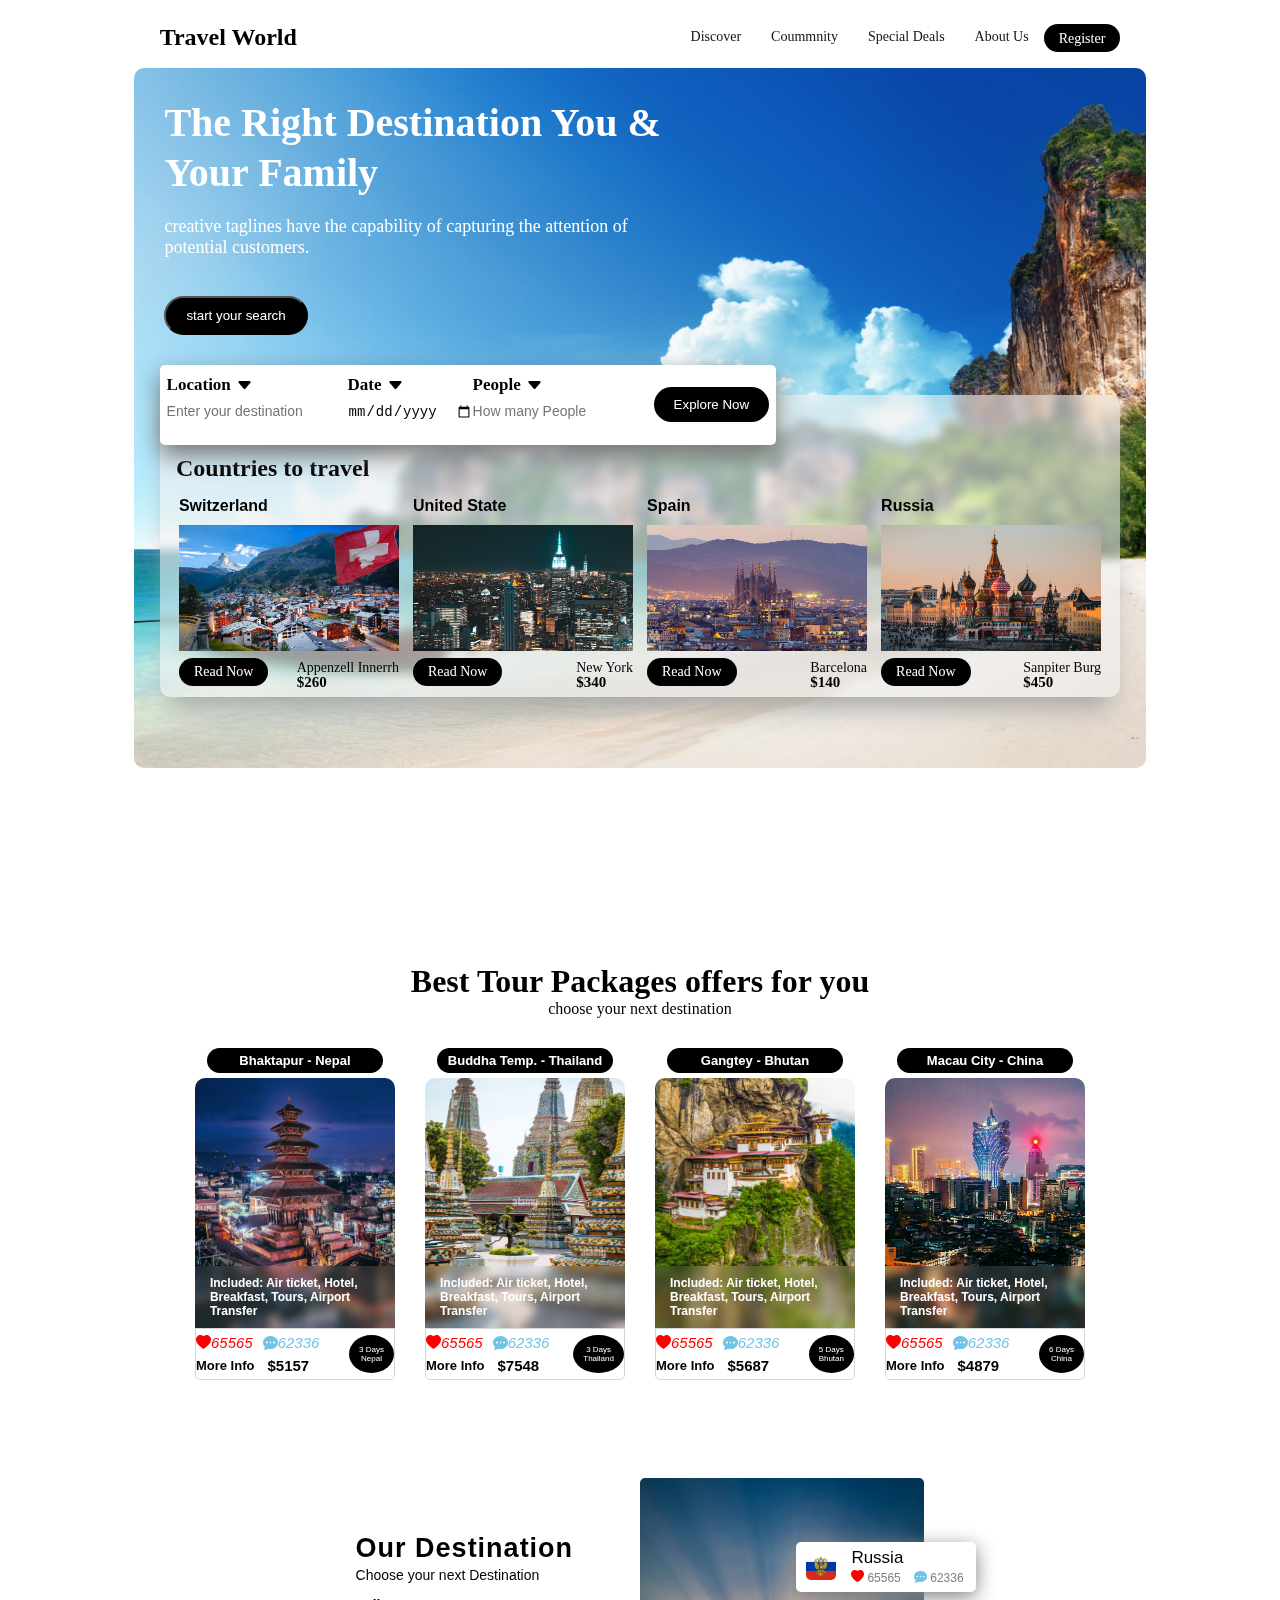
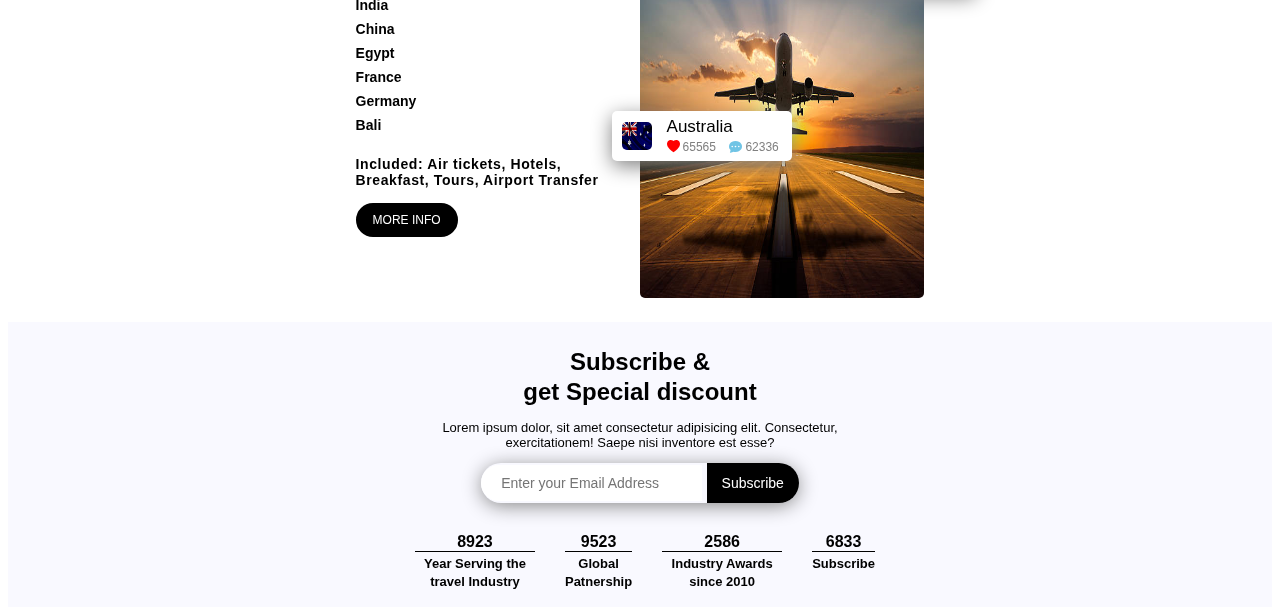
==== commit aff01a39: "Add files via upload" ====
--- a/index.html
+++ b/index.html
@@ -248,7 +248,7 @@
         </ul>
     </footer>
 
-    <script src="Travel.js">
+    <script src="script.js">
         
     </script>
 </body>
--- a/style.css
+++ b/style.css
@@ -620,4 +620,4 @@
     line-height: 18px;
     border-top: 1px solid #000;
     padding-top: 3px;
-}
+}--- a/media.css
+++ b/media.css
@@ -0,0 +1,184 @@
+    @media  screen and (max-width:1485px) {
+    .offers{
+        width: 65%;
+    }    
+}
+
+@media  screen and (max-width:1373px) {
+    .offers{
+        width: 72%;
+    }    
+}
+
+@media  screen and (max-width:1250px) {
+    header{
+        width: 90%;
+    }
+    .offers{
+        width: 82%;
+    }
+    .destination{
+        width: 55%;
+    }
+}
+
+@media  screen and (max-width:1100px) {
+    header{
+        width: 95%;
+    }
+    header .trip_box .search_box{
+        width: 70%;
+    }
+    header .trip_box .travel_box .cards{
+        overflow: auto;
+    }
+    header .trip_box .travel_box .cards .card{
+        min-width: 220px;
+        margin-right: 10px;
+    }
+    .offers{
+        width: 95%;
+    }
+    .destination{
+        width: 60%;
+    }
+}
+
+@media  screen and (max-width:950px) {
+    header .trip_box .search_box{
+        width: 85%;
+    }
+    header .trip_box .search_box .card{
+        margin-right: 8px;
+    }
+    .destination{
+        width: 75%;
+    }
+}
+
+@media  screen and (max-width:714px) {
+    header{
+        width: 100%;
+    }
+    header nav ul{
+        position:absolute;
+        width:100px;
+        height:auto;
+        flex-direction:column;
+        background:#fff;
+        border-radius:5px;
+        box-shadow:0px 0px 10px grey;
+        justify-content:center;
+        top:-100%;
+        right: 30%;
+        z-index: 999999999999;
+        padding:10px 20px;
+        transition: .5s linear;
+    }
+    /*javascript class*/
+    header nav .ul_active{
+        top: 0;
+    }
+    header nav ul li{
+        padding: 8px 0px;
+        text-align: center;
+    }
+    header nav .bi-three-dots{
+        display: unset;
+    }
+    header .trip_box .search_box{
+        width: 93%;
+    }
+    .offers{
+        width: 75%;
+    }
+}
+
+@media  screen and (max-width:650px) {
+    header .trip_box .search_box .card{
+        width: 140px;
+    }
+    header .trip_box .search_box input [type="button"]{
+        position: absolute;
+        right: 10px;
+        bottom: -43px;
+        font-size: 13px;
+    }
+    .offers{
+        width: 85%;
+        margin-top: 80px;
+    }
+    .destination{
+        width: 100%;
+        flex-direction: column-reverse;
+    }
+    .destination .des_box, .img_box{
+        position: relative;
+        width: 55%;
+        height: auto;
+    }
+    .destination .des_box{
+        margin-top: 30px;
+    }
+}
+
+@media  screen and (max-width:541px){
+    header .content .cont_box{
+        width: 85%;
+    }
+    header .content .cont_box h1{
+        width: 300px;
+        font-size: 22px;
+    }
+    header .content .cont_box p{
+        width: 300px;
+        font-size: 12px;
+    }
+    header .trip_box .search_box{
+        width: 89%;
+    }
+    header .trip_box .search_box .card{
+        width: 110px;
+    }
+    header .trip_box .search_box .card input{
+        width: 100%;
+    }
+    .offers h1{
+        font-size: 22px;
+    }
+    .offers p{
+        font-size: 14px;
+    }
+    .offers .cards{
+        justify-content: center;
+    }
+    .destination .des_box, .img_box{
+        width: 80%;
+    }
+    footer ul li h6{
+        font-size: 8px;
+    }
+}
+
+@media screen and (max-width:411px){
+    .offers{
+        margin-top: 80px;
+    }
+    .destination .img_box .msg:nth-child(2){
+        left: 50%;
+    }
+    footer p{
+            font-size: 12px;
+            width: 300px;
+    }
+    footer ul li{
+        margin-right: 20px;
+    }
+}
+
+@media screen and (max-width:375px){
+    
+    .offers{
+        margin-top: 15px;
+    }
+}
